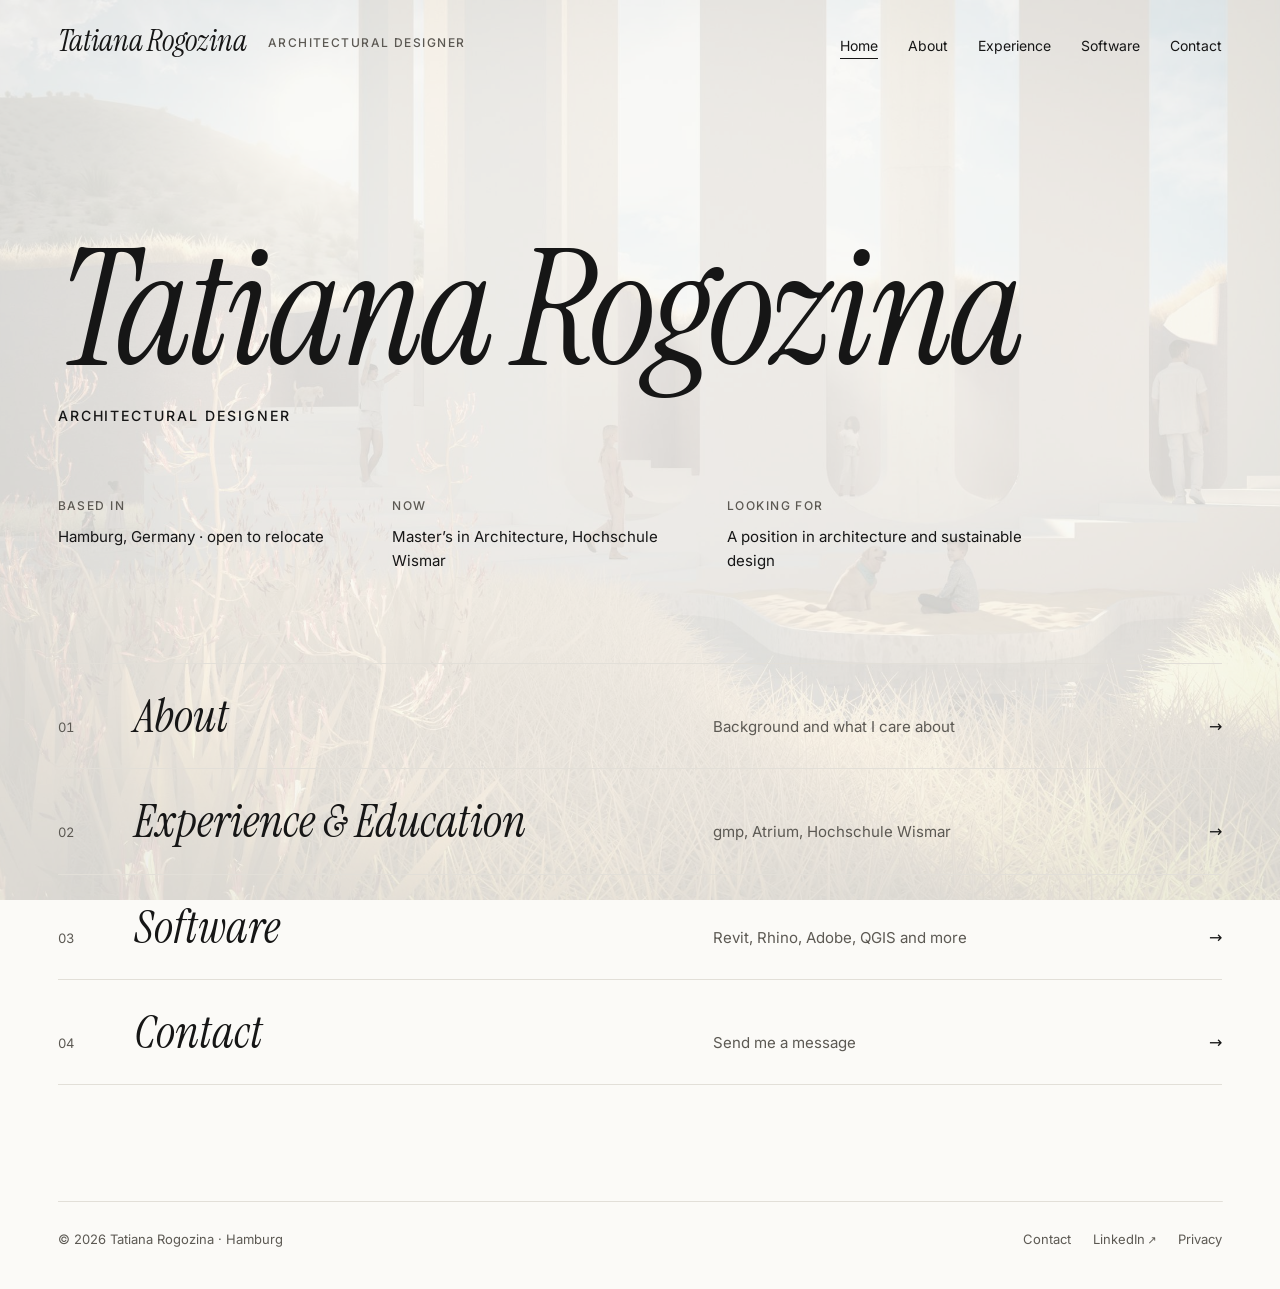
==== index.html @ b2b12d8f "Portfolio site of Tatiana Rogozina Co-Authored-By: Claude Opus 5.5 <noreply@anthropic.com>" ====
<!doctype html>
<html lang="en">
<head>
  <meta charset="utf-8">
  <meta http-equiv="Content-Security-Policy" content="default-src 'self'; script-src 'self'; style-src 'self'; img-src 'self' data:; font-src 'self'; connect-src https://api.web3forms.com; form-action https://api.web3forms.com https://web3forms.com; base-uri 'self'; object-src 'none'; upgrade-insecure-requests">
  <meta name="referrer" content="strict-origin-when-cross-origin">
  <meta name="viewport" content="width=device-width, initial-scale=1">
  <title>Tatiana Rogozina — Architectural Designer</title>
  <meta name="description" content="Tatiana Rogozina, architectural designer based in Hamburg: urban transformation and adaptive reuse.">
  <link rel="icon" href="assets/favicon.svg" type="image/svg+xml">
  <link rel="preload" href="assets/fonts/instrument-serif-latin-400-italic.woff2" as="font" type="font/woff2" crossorigin>
  <link rel="stylesheet" href="assets/css/style.css">
</head>
<body>
<a class="skip" href="#main">Skip to content</a>

<header class="site-header">
  <div>
    <a class="brand" href="index.html">Tatiana Rogozina</a>
    <span class="label brand-note">Architectural Designer</span>
  </div>
  <nav class="site-nav" aria-label="Main">
    <ul>
      <li><a href="index.html" aria-current="page">Home</a></li>
      <li><a href="about.html">About</a></li>
      <li><a href="experience.html">Experience</a></li>
      <li><a href="software.html">Software</a></li>
      <li><a href="contact.html">Contact</a></li>
    </ul>
  </nav>
</header>

<main id="main">
  <section class="home wrap">
    <h1 class="home-name">Tatiana Rogozina</h1>
    <p class="home-role">Architectural Designer</p>

    <div class="hero-meta">
      <div>
        <span class="label">Based in</span>
        <p>Hamburg, Germany · open to relocate</p>
      </div>
      <div>
        <span class="label">Now</span>
        <p>Master’s in Architecture, Hochschule Wismar</p>
      </div>
      <div>
        <span class="label">Looking for</span>
        <p>A position in architecture and sustainable design</p>
      </div>
    </div>
  </section>

  <nav class="home-index wrap" aria-label="Pages">
    <a href="about.html"><span class="n">01</span><span class="t">About</span><span class="d">Background and what I care about</span><span class="arr" aria-hidden="true">→</span></a>
    <a href="experience.html"><span class="n">02</span><span class="t">Experience &amp; Education</span><span class="d">gmp, Atrium, Hochschule Wismar</span><span class="arr" aria-hidden="true">→</span></a>
    <a href="software.html"><span class="n">03</span><span class="t">Software</span><span class="d">Revit, Rhino, Adobe, QGIS and more</span><span class="arr" aria-hidden="true">→</span></a>
    <a href="contact.html"><span class="n">04</span><span class="t">Contact</span><span class="d">Send me a message</span><span class="arr" aria-hidden="true">→</span></a>
  </nav>
</main>

<footer class="site-footer">
  <span>© 2026 Tatiana Rogozina · Hamburg</span>
  <ul>
    <li><a href="contact.html">Contact</a></li>
    <li><a class="ext" href="https://www.linkedin.com/in/tatiana-rogozina-784098332/" target="_blank" rel="noopener">LinkedIn</a></li>
    <li><a href="privacy.html">Privacy</a></li>
  </ul>
</footer>
</body>
</html>
---- assets/css/style.css ----
/* Tatiana Rogozina — portfolio
   Strict Scandinavian layout, italic serif headings (Instrument Serif), Inter for text.
   Fonts are self-hosted (no requests to Google). */

/* ---------- Fonts ---------- */
@font-face {
  font-family: "Instrument Serif";
  font-style: italic;
  font-weight: 400;
  font-display: swap;
  src: url("../fonts/instrument-serif-latin-400-italic.woff2") format("woff2");
  unicode-range: U+0000-00FF, U+0131, U+0152-0153, U+02BB-02BC, U+02C6, U+02DA, U+02DC, U+0304, U+0308, U+0329, U+2000-206F, U+20AC, U+2122, U+2191, U+2193, U+2212, U+2215, U+FEFF, U+FFFD;
}
@font-face {
  font-family: "Instrument Serif";
  font-style: italic;
  font-weight: 400;
  font-display: swap;
  src: url("../fonts/instrument-serif-latin-ext-400-italic.woff2") format("woff2");
  unicode-range: U+0100-02BA, U+02BD-02C5, U+02C7-02CC, U+02CE-02D7, U+02DD-02FF, U+0304, U+0308, U+0329, U+1D00-1DBF, U+1E00-1E9F, U+1EF2-1EFF, U+2020, U+20A0-20AB, U+20AD-20C0, U+2113, U+2C60-2C7F, U+A720-A7FF;
}
@font-face {
  font-family: "Instrument Serif";
  font-style: normal;
  font-weight: 400;
  font-display: swap;
  src: url("../fonts/instrument-serif-latin-400-normal.woff2") format("woff2");
  unicode-range: U+0000-00FF, U+0131, U+0152-0153, U+02BB-02BC, U+02C6, U+02DA, U+02DC, U+0304, U+0308, U+0329, U+2000-206F, U+20AC, U+2122, U+2191, U+2193, U+2212, U+2215, U+FEFF, U+FFFD;
}
@font-face {
  font-family: "Instrument Serif";
  font-style: normal;
  font-weight: 400;
  font-display: swap;
  src: url("../fonts/instrument-serif-latin-ext-400-normal.woff2") format("woff2");
  unicode-range: U+0100-02BA, U+02BD-02C5, U+02C7-02CC, U+02CE-02D7, U+02DD-02FF, U+0304, U+0308, U+0329, U+1D00-1DBF, U+1E00-1E9F, U+1EF2-1EFF, U+2020, U+20A0-20AB, U+20AD-20C0, U+2113, U+2C60-2C7F, U+A720-A7FF;
}
@font-face {
  font-family: "Inter";
  font-style: normal;
  font-weight: 100 900;
  font-display: swap;
  src: url("../fonts/inter-latin-wght-normal.woff2") format("woff2-variations");
  unicode-range: U+0000-00FF, U+0131, U+0152-0153, U+02BB-02BC, U+02C6, U+02DA, U+02DC, U+0304, U+0308, U+0329, U+2000-206F, U+20AC, U+2122, U+2191, U+2193, U+2212, U+2215, U+FEFF, U+FFFD;
}
@font-face {
  font-family: "Inter";
  font-style: normal;
  font-weight: 100 900;
  font-display: swap;
  src: url("../fonts/inter-latin-ext-wght-normal.woff2") format("woff2-variations");
  unicode-range: U+0100-02BA, U+02BD-02C5, U+02C7-02CC, U+02CE-02D7, U+02DD-02FF, U+0304, U+0308, U+0329, U+1D00-1DBF, U+1E00-1E9F, U+1EF2-1EFF, U+2020, U+20A0-20AB, U+20AD-20C0, U+2113, U+2C60-2C7F, U+A720-A7FF;
}

/* ---------- Tokens ---------- */
:root {
  --bg: #fbfaf7;
  --text: #161616;
  --muted: #5c5953;
  --line: #e2dfd8;
  --soft: #efece6;
  --serif: "Instrument Serif", "Iowan Old Style", Georgia, serif;
  --sans: "Inter", system-ui, -apple-system, "Segoe UI", Roboto, sans-serif;
  --gutter: clamp(20px, 4.5vw, 64px);
  --max: 1320px;
  --text-max: 64ch;
}

/* ---------- Base ---------- */
*, *::before, *::after { box-sizing: border-box; }
html { -webkit-text-size-adjust: 100%; }
body {
  margin: 0;
  background: var(--bg);
  color: var(--text);
  font-family: var(--sans);
  font-size: 16px;
  line-height: 1.6;
  font-feature-settings: "ss01", "cv11";
  -webkit-font-smoothing: antialiased;
  text-rendering: optimizeLegibility;
}
/* Background image: barely visible, fixed behind all content.
   Change --bg-image-opacity to make it stronger or weaker. */
:root { --bg-image-opacity: .20; }
body { position: relative; isolation: isolate; }
body::before {
  content: "";
  position: fixed;
  inset: 0;
  z-index: -1;
  background: url("../img/background.jpg") center / cover no-repeat;
  opacity: var(--bg-image-opacity);
  filter: saturate(.9);
  pointer-events: none;
}
@media print { body::before { display: none; } }

img { max-width: 100%; display: block; }
h1, h2, h3 { margin: 0; font-weight: 400; }
p { margin: 0 0 1em; }

a {
  color: inherit;
  text-decoration: underline;
  text-decoration-thickness: 1px;
  text-underline-offset: 0.22em;
  text-decoration-color: var(--line);
  transition: text-decoration-color .15s ease;
}
a:hover { text-decoration-color: currentColor; }
a:focus-visible, button:focus-visible, input:focus-visible, textarea:focus-visible {
  outline: 2px solid var(--text);
  outline-offset: 3px;
}
a.ext::after { content: "\2009\2197"; font-size: .85em; }

.skip {
  position: absolute; left: -9999px; top: 0;
  background: var(--text); color: var(--bg); padding: 8px 14px; z-index: 10;
}
.skip:focus { left: var(--gutter); top: 12px; }

.wrap { max-width: var(--max); margin: 0 auto; padding: 0 var(--gutter); }

.label {
  font-family: var(--sans);
  font-size: 12px;
  font-weight: 500;
  letter-spacing: .12em;
  text-transform: uppercase;
  color: var(--muted);
}

/* ---------- Header ---------- */
.site-header {
  max-width: var(--max);
  margin: 0 auto;
  padding: 26px var(--gutter);
  display: flex;
  align-items: baseline;
  justify-content: space-between;
  gap: 24px;
}
.brand {
  font-family: var(--serif);
  font-style: italic;
  font-size: 30px;
  line-height: 1;
  letter-spacing: -0.01em;
  text-decoration: none;
  white-space: nowrap;
}
.brand-note { margin-left: 16px; vertical-align: 4px; }
.site-nav ul {
  list-style: none; margin: 0; padding: 0;
  display: flex; flex-wrap: wrap; gap: 6px 30px;
}
.site-nav a {
  font-size: 14px;
  text-decoration: none;
  padding: 4px 0;
  border-bottom: 1px solid transparent;
}
.site-nav a:hover { border-bottom-color: var(--line); }
.site-nav a[aria-current="page"] { border-bottom-color: var(--text); }

/* ---------- Page heads ---------- */
.page-head {
  padding: clamp(56px, 9vw, 128px) 0 clamp(32px, 4vw, 56px);
  border-bottom: 1px solid var(--line);
}
.page-head h1 {
  font-family: var(--serif);
  font-style: italic;
  font-size: clamp(54px, 8vw, 112px);
  line-height: .95;
  letter-spacing: -0.02em;
}
.page-head .lead { margin-top: 24px; max-width: 46ch; color: var(--muted); font-size: 17px; }

/* ---------- Home ---------- */
.home { padding-top: clamp(72px, 12vw, 190px); padding-bottom: clamp(48px, 7vw, 104px); }
.home-name {
  font-family: var(--serif);
  font-style: italic;
  font-size: clamp(64px, 12.5vw, 188px);
  line-height: .9;
  letter-spacing: -0.025em;
}
.home-role {
  margin: clamp(14px, 1.8vw, 26px) 0 0;
  font-size: clamp(13px, 1.1vw, 15px);
  font-weight: 500;
  letter-spacing: .14em;
  text-transform: uppercase;
}
.hero-meta {
  margin-top: clamp(36px, 5vw, 64px);
  display: grid;
  grid-template-columns: repeat(3, minmax(0, 1fr));
  gap: 24px;
  max-width: 980px;
}
.hero-meta p { margin: 8px 0 0; font-size: 15px; }

.home-index { padding-bottom: clamp(64px, 9vw, 128px); }
.home-index a {
  display: grid;
  grid-template-columns: 56px minmax(0, 6fr) minmax(0, 5fr) 24px;
  align-items: baseline;
  gap: 20px;
  padding: clamp(18px, 2.2vw, 28px) 0;
  border-top: 1px solid var(--line);
  text-decoration: none;
}
.home-index a:last-child { border-bottom: 1px solid var(--line); }
.home-index .n { font-size: 13px; color: var(--muted); font-variant-numeric: tabular-nums; }
.home-index .t {
  font-family: var(--serif);
  font-style: italic;
  font-size: clamp(30px, 3.6vw, 50px);
  line-height: 1.05;
}
.home-index .d { font-size: 15px; color: var(--muted); }
.home-index .arr { text-align: right; transition: transform .2s ease; }
.home-index a:hover .arr { transform: translateX(4px); }
.home-index a:hover .t { text-decoration: underline; text-decoration-thickness: 1px; text-underline-offset: .12em; }

/* image placeholder until real images arrive */
.ph {
  position: relative;
  background: var(--soft);
  overflow: hidden;
}
.ph::before {
  content: "";
  position: absolute; inset: 0;
  background:
    linear-gradient(to top right, transparent calc(50% - .5px), var(--line) 50%, transparent calc(50% + .5px)),
    linear-gradient(to top left, transparent calc(50% - .5px), var(--line) 50%, transparent calc(50% + .5px));
  opacity: .7;
}
.ph span {
  position: absolute; left: 16px; bottom: 14px;
  font-size: 11px; letter-spacing: .12em; text-transform: uppercase; color: var(--muted);
}

/* ---------- Text pages ---------- */
.split {
  display: grid;
  grid-template-columns: minmax(0, 4fr) minmax(0, 8fr);
  gap: clamp(24px, 4vw, 64px);
  padding: clamp(40px, 6vw, 88px) 0;
}
.split + .split { border-top: 1px solid var(--line); }
.split aside { position: relative; }
.prose { max-width: var(--text-max); font-size: 17px; }
.prose .intro {
  font-family: var(--serif);
  font-size: clamp(26px, 2.6vw, 34px);
  line-height: 1.25;
  margin-bottom: 1.2em;
}
.prose .intro em { font-style: italic; }
.portrait { width: 100%; max-width: 360px; height: auto; }

.facts { list-style: none; margin: 0; padding: 0; }
.facts li { padding: 12px 0; border-top: 1px solid var(--line); font-size: 15px; }
.facts li:last-child { border-bottom: 1px solid var(--line); }
.facts .label { display: block; margin-bottom: 2px; }

/* ---------- CV (experience & education) ---------- */
.cv-section { padding: clamp(40px, 6vw, 80px) 0; }
.cv-section + .cv-section { border-top: 1px solid var(--line); }
.cv-section > h2 {
  font-family: var(--serif);
  font-style: italic;
  font-size: clamp(34px, 4vw, 52px);
  line-height: 1;
  margin-bottom: clamp(24px, 3vw, 40px);
}
.cv-row {
  display: grid;
  grid-template-columns: minmax(150px, 3fr) minmax(0, 9fr);
  gap: 8px clamp(20px, 4vw, 56px);
  padding: 22px 0;
  border-top: 1px solid var(--line);
}
.cv-row:last-child { border-bottom: 1px solid var(--line); }
.cv-date { font-size: 14px; color: var(--muted); font-variant-numeric: tabular-nums; padding-top: 2px; }
.cv-role { font-size: 18px; font-weight: 550; line-height: 1.35; }
.cv-org { margin-top: 2px; color: var(--muted); font-size: 15px; }
.cv-org a { color: var(--text); }
.cv-body { max-width: var(--text-max); }
.cv-body p { margin: 10px 0 0; font-size: 15px; }
.cv-body ul { margin: 12px 0 0; padding: 0; list-style: none; }
.cv-body li { position: relative; padding-left: 20px; font-size: 15px; margin: 5px 0; }
.cv-body li::before { content: "—"; position: absolute; left: 0; color: var(--muted); }
.cv-body em { font-style: italic; }

/* ---------- Software ---------- */
.skills-legend { display: flex; flex-wrap: wrap; gap: 8px 28px; margin-top: 28px; font-size: 13px; color: var(--muted); }
.skills-legend span { display: inline-flex; align-items: center; gap: 10px; }
.skill-group { padding: clamp(36px, 5vw, 64px) 0; }
.skill-group + .skill-group { border-top: 1px solid var(--line); }
.skill-group-inner {
  display: grid;
  grid-template-columns: minmax(0, 4fr) minmax(0, 8fr);
  gap: clamp(20px, 4vw, 64px);
}
.skill-group h2 {
  font-family: var(--serif);
  font-style: italic;
  font-size: clamp(30px, 3.4vw, 44px);
  line-height: 1.05;
}
.skill-list { list-style: none; margin: 0; padding: 0; }
.skill {
  display: grid;
  grid-template-columns: minmax(0, 1fr) auto 110px;
  align-items: center;
  gap: 20px;
  padding: 14px 0;
  border-top: 1px solid var(--line);
  font-size: 17px;
}
.skill:last-child { border-bottom: 1px solid var(--line); }
.skill .lvl-word { font-size: 13px; color: var(--muted); text-align: right; }
.lvl { display: inline-flex; gap: 5px; }
.lvl i { width: 26px; height: 4px; background: var(--line); display: block; }
.lvl[data-level="1"] i:nth-child(-n+1),
.lvl[data-level="2"] i:nth-child(-n+2),
.lvl[data-level="3"] i:nth-child(-n+3) { background: var(--text); }

.tags { list-style: none; margin: 0; padding: 0; display: flex; flex-wrap: wrap; gap: 10px; }
.tags li { border: 1px solid var(--line); padding: 7px 14px; font-size: 14px; }

/* ---------- Contact ---------- */
.contact-grid {
  display: grid;
  grid-template-columns: minmax(0, 5fr) minmax(0, 7fr);
  gap: clamp(32px, 6vw, 96px);
  padding: clamp(40px, 6vw, 88px) 0 clamp(64px, 8vw, 120px);
}
.channels { list-style: none; margin: 32px 0 0; padding: 0; }
.channels li { padding: 14px 0; border-top: 1px solid var(--line); }
.channels li:last-child { border-bottom: 1px solid var(--line); }
.channels .label { display: block; margin-bottom: 2px; }
.channels a, .channels span.v { font-size: 18px; }

.form { display: grid; gap: 28px; }
.field label { display: block; }
.label-note { text-transform: none; letter-spacing: 0; }
.field input, .field textarea {
  width: 100%;
  margin-top: 6px;
  border: 0;
  border-bottom: 1px solid var(--text);
  border-radius: 0;
  background: transparent;
  color: var(--text);
  font: inherit;
  font-size: 18px;
  padding: 10px 0;
}
.field textarea { resize: vertical; min-height: 160px; line-height: 1.5; }
.field input:focus, .field textarea:focus { outline: none; border-bottom-width: 2px; padding-bottom: 9px; }
.row-2 { display: grid; grid-template-columns: 1fr 1fr; gap: 28px; }
.consent { display: flex; gap: 12px; align-items: flex-start; font-size: 14px; color: var(--muted); }
.consent input { margin-top: 4px; width: 16px; height: 16px; accent-color: var(--text); }
.hp { position: absolute !important; left: -9999px !important; }
.btn {
  justify-self: start;
  border: 1px solid var(--text);
  background: var(--text);
  color: var(--bg);
  font: inherit;
  font-size: 15px;
  font-weight: 500;
  letter-spacing: .02em;
  padding: 15px 34px;
  border-radius: 0;
  cursor: pointer;
  transition: background .15s ease, color .15s ease;
}
.btn:hover { background: transparent; color: var(--text); }
.btn[disabled] { opacity: .5; cursor: progress; }
.form-status { min-height: 1.6em; font-size: 15px; }
.form-status.ok { color: #1f5f3a; }
.form-status.err { color: #8a2a1d; }

/* ---------- Legal pages ---------- */
.legal { padding: clamp(40px, 6vw, 80px) 0 clamp(64px, 8vw, 120px); }
.legal h2 { font-family: var(--serif); font-style: italic; font-size: 30px; margin: 40px 0 10px; }
.legal p, .legal li { max-width: var(--text-max); font-size: 16px; }
.todo { background: #fff3b0; padding: 0 4px; }

/* ---------- Footer ---------- */
.site-footer {
  max-width: var(--max);
  margin: 0 auto;
  padding: 28px var(--gutter) 40px;
  /* divider limited to the content width, like the other lines */
  background: linear-gradient(var(--line), var(--line)) center top / calc(100% - 2 * var(--gutter)) 1px no-repeat;
  display: flex; flex-wrap: wrap; justify-content: space-between; gap: 12px 24px;
  font-size: 13px; color: var(--muted);
}
.site-footer ul { list-style: none; margin: 0; padding: 0; display: flex; flex-wrap: wrap; gap: 8px 22px; }
.site-footer a { text-decoration: none; }
.site-footer a:hover { color: var(--text); }

/* ---------- Responsive ---------- */
@media (max-width: 900px) {
  .hero-meta { grid-template-columns: 1fr 1fr; }
  .split, .skill-group-inner, .contact-grid { grid-template-columns: 1fr; }
  .portrait { max-width: 260px; }
}
@media (max-width: 720px) {
  .site-header { flex-direction: column; align-items: flex-start; gap: 14px; padding-top: 20px; padding-bottom: 18px; }
  .brand { font-size: 28px; }
  .brand-note { display: none; }
  .site-nav ul { gap: 4px 18px; }
  .site-nav a { font-size: 14px; }
  .home-index a { grid-template-columns: 32px minmax(0, 1fr) 20px; gap: 4px 12px; }
  .home-index .d { grid-column: 2; grid-row: 2; }
  .home-index .arr { grid-column: 3; grid-row: 1; }
  .hero-meta { grid-template-columns: 1fr; gap: 16px; }
  .cv-row { grid-template-columns: 1fr; gap: 4px; }
  .skill { grid-template-columns: minmax(0, 1fr) auto 70px; gap: 12px; font-size: 16px; }
  .skill .lvl i { width: 18px; }
  .row-2 { grid-template-columns: 1fr; }
  .btn { justify-self: stretch; }
}
@media (prefers-reduced-motion: reduce) {
  * { transition: none !important; }
}
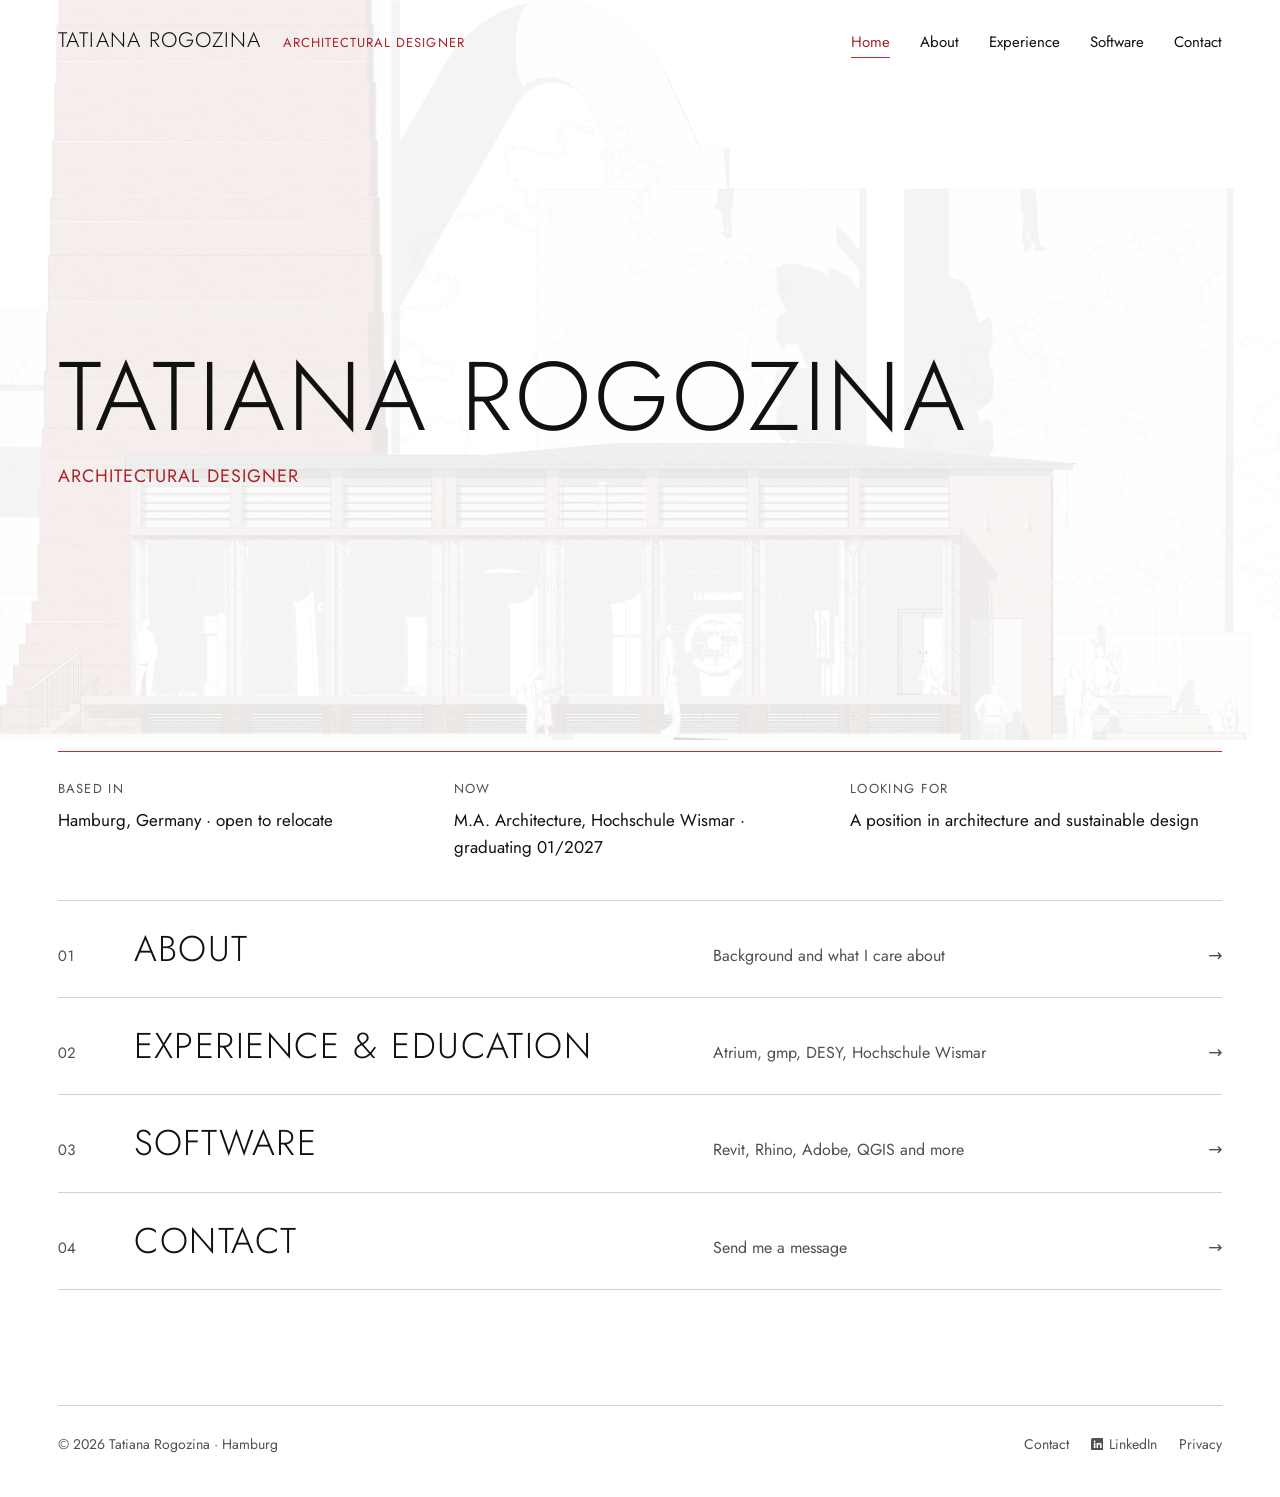
==== commit ae30cea9: "Portfolio site of Tatiana Rogozina Co-Authored-By: Claude Opus 5.5 <noreply@anthropic.com> Claude-Se" ====
--- a/index.html
+++ b/index.html
@@ -8,12 +8,14 @@
   <title>Tatiana Rogozina — Architectural Designer</title>
   <meta name="description" content="Tatiana Rogozina, architectural designer based in Hamburg: urban transformation and adaptive reuse.">
   <link rel="icon" href="assets/favicon.svg" type="image/svg+xml">
-  <link rel="preload" href="assets/fonts/instrument-serif-latin-400-italic.woff2" as="font" type="font/woff2" crossorigin>
+  <link rel="preload" href="assets/fonts/jost-latin-wght-normal.woff2" as="font" type="font/woff2" crossorigin>
   <link rel="stylesheet" href="assets/css/style.css">
 </head>
 <body>
-<a class="skip" href="#main">Skip to content</a>
+<a class="skip" href="#content">Skip to content</a>
 
+<div class="hero-screen">
+<div class="masthead hero-exhibition">
 <header class="site-header">
   <div>
     <a class="brand" href="index.html">Tatiana Rogozina</a>
@@ -30,11 +32,14 @@
   </nav>
 </header>
 
-<main id="main">
-  <section class="home wrap">
+<section class="home wrap" id="content">
     <h1 class="home-name">Tatiana Rogozina</h1>
     <p class="home-role">Architectural Designer</p>
 
+</section>
+</div>
+
+<div class="home-meta wrap">
     <div class="hero-meta">
       <div>
         <span class="label">Based in</span>
@@ -42,18 +47,20 @@
       </div>
       <div>
         <span class="label">Now</span>
-        <p>Master’s in Architecture, Hochschule Wismar</p>
+        <p>M.A. Architecture, Hochschule Wismar · graduating 01/2027</p>
       </div>
       <div>
         <span class="label">Looking for</span>
         <p>A position in architecture and sustainable design</p>
       </div>
     </div>
-  </section>
+</div>
+</div>
 
+<main id="main">
   <nav class="home-index wrap" aria-label="Pages">
     <a href="about.html"><span class="n">01</span><span class="t">About</span><span class="d">Background and what I care about</span><span class="arr" aria-hidden="true">→</span></a>
-    <a href="experience.html"><span class="n">02</span><span class="t">Experience &amp; Education</span><span class="d">gmp, Atrium, Hochschule Wismar</span><span class="arr" aria-hidden="true">→</span></a>
+    <a href="experience.html"><span class="n">02</span><span class="t">Experience &amp; Education</span><span class="d">Atrium, gmp, DESY, Hochschule Wismar</span><span class="arr" aria-hidden="true">→</span></a>
     <a href="software.html"><span class="n">03</span><span class="t">Software</span><span class="d">Revit, Rhino, Adobe, QGIS and more</span><span class="arr" aria-hidden="true">→</span></a>
     <a href="contact.html"><span class="n">04</span><span class="t">Contact</span><span class="d">Send me a message</span><span class="arr" aria-hidden="true">→</span></a>
   </nav>
@@ -63,7 +70,7 @@
   <span>© 2026 Tatiana Rogozina · Hamburg</span>
   <ul>
     <li><a href="contact.html">Contact</a></li>
-    <li><a class="ext" href="https://www.linkedin.com/in/tatiana-rogozina-784098332/" target="_blank" rel="noopener">LinkedIn</a></li>
+    <li><a class="ico-link" href="https://www.linkedin.com/in/tatiana-rogozina-784098332/" target="_blank" rel="noopener"><svg viewBox="0 0 24 24" aria-hidden="true" focusable="false"><path fill="currentColor" fill-rule="evenodd" d="M3.6 0h16.8A3.6 3.6 0 0 1 24 3.6v16.8a3.6 3.6 0 0 1-3.6 3.6H3.6A3.6 3.6 0 0 1 0 20.4V3.6A3.6 3.6 0 0 1 3.6 0zM5.05 6.6a1.85 1.85 0 1 0 3.7 0a1.85 1.85 0 1 0-3.7 0zM5.35 9.4h3.1V19h-3.1zM10.6 9.4h2.95v1.35c.45-.85 1.55-1.6 3.15-1.6 3 0 3.6 1.95 3.6 4.5V19h-3.1v-4.7c0-1.15-.05-2.6-1.6-2.6-1.6 0-1.9 1.25-1.9 2.5V19h-3.1z"/></svg>LinkedIn</a></li>
     <li><a href="privacy.html">Privacy</a></li>
   </ul>
 </footer>
--- a/assets/css/style.css
+++ b/assets/css/style.css
@@ -1,69 +1,59 @@
 /* Tatiana Rogozina — portfolio
-   Strict Scandinavian layout, italic serif headings (Instrument Serif), Inter for text.
+   Same visual system as the CV (cv-builder): geometric sans (Jost, the free web
+   counterpart of Futura), light capitals for names and page titles, a red accent
+   for section labels and thin red rules above sections, grey for dates and labels.
    Fonts are self-hosted (no requests to Google). */
 
 /* ---------- Fonts ---------- */
 @font-face {
-  font-family: "Instrument Serif";
-  font-style: italic;
-  font-weight: 400;
-  font-display: swap;
-  src: url("../fonts/instrument-serif-latin-400-italic.woff2") format("woff2");
-  unicode-range: U+0000-00FF, U+0131, U+0152-0153, U+02BB-02BC, U+02C6, U+02DA, U+02DC, U+0304, U+0308, U+0329, U+2000-206F, U+20AC, U+2122, U+2191, U+2193, U+2212, U+2215, U+FEFF, U+FFFD;
-}
-@font-face {
-  font-family: "Instrument Serif";
-  font-style: italic;
-  font-weight: 400;
-  font-display: swap;
-  src: url("../fonts/instrument-serif-latin-ext-400-italic.woff2") format("woff2");
-  unicode-range: U+0100-02BA, U+02BD-02C5, U+02C7-02CC, U+02CE-02D7, U+02DD-02FF, U+0304, U+0308, U+0329, U+1D00-1DBF, U+1E00-1E9F, U+1EF2-1EFF, U+2020, U+20A0-20AB, U+20AD-20C0, U+2113, U+2C60-2C7F, U+A720-A7FF;
-}
-@font-face {
-  font-family: "Instrument Serif";
-  font-style: normal;
-  font-weight: 400;
-  font-display: swap;
-  src: url("../fonts/instrument-serif-latin-400-normal.woff2") format("woff2");
-  unicode-range: U+0000-00FF, U+0131, U+0152-0153, U+02BB-02BC, U+02C6, U+02DA, U+02DC, U+0304, U+0308, U+0329, U+2000-206F, U+20AC, U+2122, U+2191, U+2193, U+2212, U+2215, U+FEFF, U+FFFD;
-}
-@font-face {
-  font-family: "Instrument Serif";
-  font-style: normal;
-  font-weight: 400;
-  font-display: swap;
-  src: url("../fonts/instrument-serif-latin-ext-400-normal.woff2") format("woff2");
-  unicode-range: U+0100-02BA, U+02BD-02C5, U+02C7-02CC, U+02CE-02D7, U+02DD-02FF, U+0304, U+0308, U+0329, U+1D00-1DBF, U+1E00-1E9F, U+1EF2-1EFF, U+2020, U+20A0-20AB, U+20AD-20C0, U+2113, U+2C60-2C7F, U+A720-A7FF;
-}
-@font-face {
-  font-family: "Inter";
+  font-family: "Jost";
   font-style: normal;
   font-weight: 100 900;
   font-display: swap;
-  src: url("../fonts/inter-latin-wght-normal.woff2") format("woff2-variations");
+  src: url("../fonts/jost-latin-wght-normal.woff2") format("woff2-variations");
   unicode-range: U+0000-00FF, U+0131, U+0152-0153, U+02BB-02BC, U+02C6, U+02DA, U+02DC, U+0304, U+0308, U+0329, U+2000-206F, U+20AC, U+2122, U+2191, U+2193, U+2212, U+2215, U+FEFF, U+FFFD;
 }
 @font-face {
-  font-family: "Inter";
+  font-family: "Jost";
   font-style: normal;
   font-weight: 100 900;
   font-display: swap;
-  src: url("../fonts/inter-latin-ext-wght-normal.woff2") format("woff2-variations");
+  src: url("../fonts/jost-latin-ext-wght-normal.woff2") format("woff2-variations");
   unicode-range: U+0100-02BA, U+02BD-02C5, U+02C7-02CC, U+02CE-02D7, U+02DD-02FF, U+0304, U+0308, U+0329, U+1D00-1DBF, U+1E00-1E9F, U+1EF2-1EFF, U+2020, U+20A0-20AB, U+20AD-20C0, U+2113, U+2C60-2C7F, U+A720-A7FF;
 }
-
-/* ---------- Tokens ---------- */
+@font-face {
+  font-family: "Jost";
+  font-style: italic;
+  font-weight: 100 900;
+  font-display: swap;
+  src: url("../fonts/jost-latin-wght-italic.woff2") format("woff2-variations");
+  unicode-range: U+0000-00FF, U+0131, U+0152-0153, U+02BB-02BC, U+02C6, U+02DA, U+02DC, U+0304, U+0308, U+0329, U+2000-206F, U+20AC, U+2122, U+2191, U+2193, U+2212, U+2215, U+FEFF, U+FFFD;
+}
+@font-face {
+  font-family: "Jost";
+  font-style: italic;
+  font-weight: 100 900;
+  font-display: swap;
+  src: url("../fonts/jost-latin-ext-wght-italic.woff2") format("woff2-variations");
+  unicode-range: U+0100-02BA, U+02BD-02C5, U+02C7-02CC, U+02CE-02D7, U+02DD-02FF, U+0304, U+0308, U+0329, U+1D00-1DBF, U+1E00-1E9F, U+1EF2-1EFF, U+2020, U+20A0-20AB, U+20AD-20C0, U+2113, U+2C60-2C7F, U+A720-A7FF;
+}
+
+/* ---------- Tokens (colours taken from the CV) ---------- */
 :root {
-  --bg: #fbfaf7;
-  --text: #161616;
-  --muted: #5c5953;
-  --line: #e2dfd8;
+  --bg: #ffffff;
+  --text: #111111;
+  --muted: #505050;        /* CV grey: dates, labels, organisations */
+  --accent: #a6242b;       /* CV red text: section labels, role */
+  --rule: #d3242a;         /* CV red rules above sections */
+  --line: #d4d0c8;         /* thin neutral separators */
   --soft: #efece6;
-  --serif: "Instrument Serif", "Iowan Old Style", Georgia, serif;
-  --sans: "Inter", system-ui, -apple-system, "Segoe UI", Roboto, sans-serif;
+  --sans: "Jost", "Futura", "Century Gothic", "Avenir Next", system-ui, sans-serif;
   --gutter: clamp(20px, 4.5vw, 64px);
   --max: 1320px;
-  --text-max: 64ch;
+  --text-max: 66ch;
+  --label-col: minmax(150px, 3fr);
+  --body-col: minmax(0, 9fr);
+  --col-gap: clamp(20px, 4vw, 64px);
 }
 
 /* ---------- Base ---------- */
@@ -74,31 +64,103 @@
   background: var(--bg);
   color: var(--text);
   font-family: var(--sans);
-  font-size: 16px;
+  font-size: 17px;
   line-height: 1.6;
-  font-feature-settings: "ss01", "cv11";
   -webkit-font-smoothing: antialiased;
   text-rendering: optimizeLegibility;
 }
-/* Background image: barely visible, fixed behind all content.
-   Change --bg-image-opacity to make it stronger or weaker. */
-:root { --bg-image-opacity: .20; }
-body { position: relative; isolation: isolate; }
-body::before {
+/* Background images (all barely visible, plain white everywhere else):
+   - .masthead: header + page title on a faint facade drawing; it scrolls away
+     together with the title.
+   - .side-img: a faint picture filling only the left (label) column of a
+     section, from its red rule down to the next one. The text column stays white.
+   Tune the two opacity values to make them stronger or weaker. */
+:root { --hero-img-opacity: .14; --side-img-opacity: .16; }
+
+/* .masthead (header + page title): the facade drawing from the top of the page
+   down to 3mm above the first red rule (hidden with .no-bg). */
+.masthead { position: relative; isolation: isolate; }
+.masthead::before {
   content: "";
-  position: fixed;
-  inset: 0;
+  position: absolute;
+  inset: 0 0 3mm 0;
   z-index: -1;
-  background: url("../img/background.jpg") center / cover no-repeat;
-  opacity: var(--bg-image-opacity);
-  filter: saturate(.9);
+  background: url("../img/hero-facade.jpg") center bottom / cover no-repeat;
+  opacity: var(--hero-img-opacity);
   pointer-events: none;
 }
-@media print { body::before { display: none; } }
+
+
+.side-img { position: relative; isolation: isolate; }
+.side-img::before {
+  content: "";
+  position: absolute;
+  z-index: -1;
+  /* 3mm gap to the red rules above and below, so neighbouring pictures don't touch */
+  top: 3mm;
+  bottom: 3mm;
+  /* from the screen edge (at most 160px past the text margin) ... */
+  left: max(calc(50% - 50vw), -160px);
+  /* ... to 2mm before the text column */
+  right: calc(100% - (100% - var(--col-gap)) * .25 - var(--col-gap) + 2mm);
+  background: var(--side-img) var(--side-pos, center) / cover no-repeat;
+  opacity: var(--side-img-opacity);
+  pointer-events: none;
+}
+.img-roads   { --side-img: url("../img/sec-roads.jpg");   --side-pos: 50% 40%; }
+.img-chimney { --side-img: url("../img/sec-chimney.jpg"); --side-pos: 50% 20%; }
+.img-model   { --side-img: url("../img/sw-model.jpg");    --side-pos: 40% 50%; }
+.img-render  { --side-img: url("../img/sw-render.jpg");   --side-pos: 45% 60%; }
+.img-plan    { --side-img: url("../img/sw-plan.jpg");     --side-pos: 50% 15%; }
+.img-site    { --side-img: url("../img/sw-site.jpg");     --side-pos: 50% 35%; }
+.img-section { --side-img: url("../img/sw-section.jpg");  --side-pos: 70% 60%; }
+/* Software page: Modelling & BIM (axonometric section, always shown whole,
+   a little below centre), Visualisation, Graphics & layout, GIS & analysis. */
+.img-sec2   { --side-img: url("../img/sw-sec2.jpg");   --side-pos: 50% 75%; }
+.side-img.img-sec2::before { background-size: contain; }  /* always whole */
+.img-2402   { --side-img: url("../img/sw-2402.jpg");   --side-pos: 50% 50%; }
+.img-pic25  { --side-img: url("../img/sw-pic25.jpg");  --side-pos: 60% 50%; }
+.img-loggia { --side-img: url("../img/sw-loggia.jpg"); --side-pos: 40% 50%; }
+/* Graphics & layout: section 19_05, fitted to the column height, sides cropped */
+.img-s19    { --side-img: url("../img/sw-s19.jpg");    --side-pos: 30% 50%; }
+.side-img.img-s19::before { background-size: auto 100%; }
+.img-duisburg { --side-img: url("../img/sw-duisburg.jpg"); --side-pos: 20% 50%; }
+/* GIS & analysis: big black-and-white map with railways (Berlin) */
+.img-railways { --side-img: url("../img/sw-railways.jpg"); --side-pos: 25% 57%; }  /* rail cross in the middle */
+.side-img.img-railways::before { background-size: 200% auto; }  /* 2x the column width, cropped */
+/* Experience page: one picture per section in the date column (Experience,
+   Education, Awards), each filling its section and centred. The class in
+   experience.html picks the picture. */
+.img-roof { --side-img: url("../img/exp-roof.jpg"); --side-pos: 58% 0; }
+/* Pictures available: img-roof (roof plan), img-redroads (station model with
+   red roads), img-render25 (facade render), img-model3d (chimney). */
+.img-render25 { --side-img: url("../img/exp-render.jpg"); --side-pos: 50% 0; }
+/* shown 1.5x smaller than the column height, from the top; empty below */
+.side-img.img-render25::before { background-size: auto calc(100% / 1.5); }
+.img-model3d  { --side-img: url("../img/exp-model.jpg");  --side-pos: 50% 0; }
+.img-redroads { --side-img: url("../img/exp-redroads.jpg"); --side-pos: 100% 50%; }
+/* wider than the column and aligned right, so the column stays filled to the
+   text: each extra 2cm of width moves the drawing 1cm further left */
+.side-img.img-redroads::before { background-size: calc(100% + 80px + 2cm) auto; }
+.img-plan2    { --side-img: url("../img/exp-plan2.jpg");    --side-pos: 50% 50%; }
+/* Awards: long street facade (fasade.pdf). 341% of the column width shows
+   about 30% of the street (the central group); white field above it. */
+.img-facade-ex { --side-img: url("../img/exp-fasade.jpg"); --side-pos: 45% 75%; }
+.side-img.img-facade-ex::before { background-size: 341% auto; }
+.side-img.img-plan2::before { background-size: calc(100% - 20mm) auto; }  /* column width minus 10mm on each side; top and bottom cropped */
+.masthead.no-bg::before { display: none; }
+/* home page picture behind the name (class on .masthead in index.html):
+   hero-exhibition (facade with exhibition boxes) or hero-2402 (render).
+   Both sit with their bottom edge at the red rule. */
+.masthead.hero-2402::before { background-image: url("../img/hero-2402.jpg"); background-position: 50% 100%; }  /* bottom edge at the red rule */
+.masthead.hero-exhibition::before { background-image: url("../img/hero-exhibition.jpg"); background-position: 50% 100%; }
+@media (max-width: 900px) { .side-img::before { display: none; } }
+@media print { .masthead::before, .side-img::before { display: none; } }
 
 img { max-width: 100%; display: block; }
 h1, h2, h3 { margin: 0; font-weight: 400; }
 p { margin: 0 0 1em; }
+strong, b { font-weight: 600; }
 
 a {
   color: inherit;
@@ -106,14 +168,18 @@
   text-decoration-thickness: 1px;
   text-underline-offset: 0.22em;
   text-decoration-color: var(--line);
-  transition: text-decoration-color .15s ease;
-}
-a:hover { text-decoration-color: currentColor; }
+  transition: color .15s ease, text-decoration-color .15s ease;
+}
+a:hover { text-decoration-color: var(--accent); }
 a:focus-visible, button:focus-visible, input:focus-visible, textarea:focus-visible {
-  outline: 2px solid var(--text);
+  outline: 2px solid var(--accent);
   outline-offset: 3px;
 }
 a.ext::after { content: "\2009\2197"; font-size: .85em; }
+
+/* icon + text link (same icons as in the CV header) */
+.ico-link { display: inline-flex; align-items: center; gap: .45em; }
+.ico-link svg { width: .9em; height: .9em; flex: none; }
 
 .skip {
   position: absolute; left: -9999px; top: 0;
@@ -123,86 +189,110 @@
 
 .wrap { max-width: var(--max); margin: 0 auto; padding: 0 var(--gutter); }
 
+/* small grey label (meta, form fields) */
 .label {
   font-family: var(--sans);
-  font-size: 12px;
-  font-weight: 500;
-  letter-spacing: .12em;
+  font-size: 13px;
+  font-weight: 400;
+  letter-spacing: .1em;
   text-transform: uppercase;
   color: var(--muted);
+}
+/* red section label, like PROFILE / EXPERIENCE in the CV */
+.kicker, .cv-section > h2, .skill-group h2, .split aside h2 {
+  font-family: var(--sans);
+  font-size: 17px;
+  font-weight: 400;
+  line-height: 1.3;
+  letter-spacing: .04em;
+  text-transform: uppercase;
+  color: var(--accent);
 }
 
 /* ---------- Header ---------- */
 .site-header {
   max-width: var(--max);
   margin: 0 auto;
-  padding: 26px var(--gutter);
+  padding: 28px var(--gutter);
   display: flex;
   align-items: baseline;
   justify-content: space-between;
   gap: 24px;
 }
 .brand {
-  font-family: var(--serif);
-  font-style: italic;
-  font-size: 30px;
+  font-size: 21px;
+  font-weight: 300;
   line-height: 1;
-  letter-spacing: -0.01em;
+  letter-spacing: .06em;
+  text-transform: uppercase;
   text-decoration: none;
   white-space: nowrap;
 }
-.brand-note { margin-left: 16px; vertical-align: 4px; }
+.brand-note { margin-left: 16px; color: var(--accent); letter-spacing: .08em; }
 .site-nav ul {
   list-style: none; margin: 0; padding: 0;
   display: flex; flex-wrap: wrap; gap: 6px 30px;
 }
 .site-nav a {
-  font-size: 14px;
+  font-size: 15px;
   text-decoration: none;
   padding: 4px 0;
   border-bottom: 1px solid transparent;
 }
 .site-nav a:hover { border-bottom-color: var(--line); }
-.site-nav a[aria-current="page"] { border-bottom-color: var(--text); }
+.site-nav a[aria-current="page"] { color: var(--accent); border-bottom-color: var(--rule); }
 
 /* ---------- Page heads ---------- */
-.page-head {
-  padding: clamp(56px, 9vw, 128px) 0 clamp(32px, 4vw, 56px);
-  border-bottom: 1px solid var(--line);
-}
+.page-head { padding-top: clamp(56px, 9vw, 128px); padding-bottom: clamp(36px, 4.5vw, 64px); }
 .page-head h1 {
-  font-family: var(--serif);
-  font-style: italic;
-  font-size: clamp(54px, 8vw, 112px);
+  font-size: clamp(40px, 6.4vw, 92px);
+  font-weight: 300;
+  line-height: 1;
+  letter-spacing: .03em;
+  text-transform: uppercase;
+}
+.page-head .lead { margin-top: 24px; max-width: 46ch; color: var(--muted); font-size: 18px; }
+
+/* ---------- Home ---------- */
+/* The name block (.home, inside the masthead) ends exactly at the red rule of
+   .hero-meta, which sits right below the masthead in .home-meta. */
+.home { padding-top: clamp(72px, 12vw, 180px); padding-bottom: clamp(40px, 5.5vw, 72px); }
+.home-meta { padding-bottom: clamp(24px, 3vw, 40px); }
+/* Home first screen: the name zone grows to fill the window, so the red rule
+   and the Based in / Now / Looking for row sit at the bottom of the screen. */
+.hero-screen { min-height: 100vh; min-height: 100svh; display: flex; flex-direction: column; }
+.hero-screen .masthead { flex: 1; display: flex; flex-direction: column; }
+.hero-screen .site-header, .hero-screen .home-meta { width: 100%; }
+.hero-screen .home {
+  flex: 1; width: 100%;
+  display: flex; flex-direction: column; justify-content: center;
+  padding-top: clamp(40px, 6vw, 96px);
+}
+.home-meta .hero-meta { margin-top: 0; }
+.home-name {
+  font-size: clamp(40px, 7.6vw, 112px);
+  font-weight: 300;
   line-height: .95;
-  letter-spacing: -0.02em;
-}
-.page-head .lead { margin-top: 24px; max-width: 46ch; color: var(--muted); font-size: 17px; }
-
-/* ---------- Home ---------- */
-.home { padding-top: clamp(72px, 12vw, 190px); padding-bottom: clamp(48px, 7vw, 104px); }
-.home-name {
-  font-family: var(--serif);
-  font-style: italic;
-  font-size: clamp(64px, 12.5vw, 188px);
-  line-height: .9;
-  letter-spacing: -0.025em;
+  letter-spacing: .03em;
+  text-transform: uppercase;
 }
 .home-role {
-  margin: clamp(14px, 1.8vw, 26px) 0 0;
-  font-size: clamp(13px, 1.1vw, 15px);
-  font-weight: 500;
-  letter-spacing: .14em;
-  text-transform: uppercase;
+  margin: clamp(14px, 1.6vw, 24px) 0 0;
+  font-size: clamp(15px, 1.4vw, 20px);
+  font-weight: 400;
+  letter-spacing: .06em;
+  text-transform: uppercase;
+  color: var(--accent);
 }
 .hero-meta {
-  margin-top: clamp(36px, 5vw, 64px);
+  margin-top: clamp(40px, 5.5vw, 72px);
+  padding-top: 22px;
+  border-top: 1px solid var(--rule);
   display: grid;
   grid-template-columns: repeat(3, minmax(0, 1fr));
   gap: 24px;
-  max-width: 980px;
-}
-.hero-meta p { margin: 8px 0 0; font-size: 15px; }
+}
+.hero-meta p { margin: 6px 0 0; font-size: 17px; }
 
 .home-index { padding-bottom: clamp(64px, 9vw, 128px); }
 .home-index a {
@@ -215,24 +305,22 @@
   text-decoration: none;
 }
 .home-index a:last-child { border-bottom: 1px solid var(--line); }
-.home-index .n { font-size: 13px; color: var(--muted); font-variant-numeric: tabular-nums; }
+.home-index .n { font-size: 15px; color: var(--muted); font-variant-numeric: tabular-nums; }
 .home-index .t {
-  font-family: var(--serif);
-  font-style: italic;
-  font-size: clamp(30px, 3.6vw, 50px);
-  line-height: 1.05;
-}
-.home-index .d { font-size: 15px; color: var(--muted); }
-.home-index .arr { text-align: right; transition: transform .2s ease; }
+  font-size: clamp(24px, 2.8vw, 38px);
+  font-weight: 300;
+  line-height: 1.1;
+  letter-spacing: .04em;
+  text-transform: uppercase;
+  transition: color .15s ease;
+}
+.home-index .d { font-size: 16px; color: var(--muted); }
+.home-index .arr { text-align: right; color: var(--muted); transition: transform .2s ease, color .15s ease; }
+.home-index a:hover .t, .home-index a:hover .arr { color: var(--accent); }
 .home-index a:hover .arr { transform: translateX(4px); }
-.home-index a:hover .t { text-decoration: underline; text-decoration-thickness: 1px; text-underline-offset: .12em; }
 
 /* image placeholder until real images arrive */
-.ph {
-  position: relative;
-  background: var(--soft);
-  overflow: hidden;
-}
+.ph { position: relative; background: var(--soft); overflow: hidden; }
 .ph::before {
   content: "";
   position: absolute; inset: 0;
@@ -249,99 +337,102 @@
 /* ---------- Text pages ---------- */
 .split {
   display: grid;
-  grid-template-columns: minmax(0, 4fr) minmax(0, 8fr);
-  gap: clamp(24px, 4vw, 64px);
-  padding: clamp(40px, 6vw, 88px) 0;
-}
-.split + .split { border-top: 1px solid var(--line); }
+  grid-template-columns: var(--label-col) var(--body-col);
+  gap: clamp(24px, 4vw, 64px) var(--col-gap);
+  padding: clamp(28px, 4vw, 48px) 0 clamp(40px, 6vw, 88px);
+  border-top: 1px solid var(--rule);
+}
 .split aside { position: relative; }
 .prose { max-width: var(--text-max); font-size: 17px; }
 .prose .intro {
-  font-family: var(--serif);
-  font-size: clamp(26px, 2.6vw, 34px);
-  line-height: 1.25;
+  font-size: clamp(22px, 2.2vw, 28px);
+  font-weight: 300;
+  line-height: 1.4;
   margin-bottom: 1.2em;
 }
-.prose .intro em { font-style: italic; }
-.portrait { width: 100%; max-width: 360px; height: auto; }
+.prose .intro em { font-style: normal; color: var(--accent); }
+.portrait { width: 100%; max-width: 320px; height: auto; }
 
 .facts { list-style: none; margin: 0; padding: 0; }
-.facts li { padding: 12px 0; border-top: 1px solid var(--line); font-size: 15px; }
-.facts li:last-child { border-bottom: 1px solid var(--line); }
-.facts .label { display: block; margin-bottom: 2px; }
+.facts li {
+  display: grid;
+  grid-template-columns: minmax(110px, 2fr) minmax(0, 7fr);
+  gap: 4px 24px;
+  padding: 10px 0;
+  font-size: 17px;
+}
+.facts .label { padding-top: 3px; }
 
 /* ---------- CV (experience & education) ---------- */
-.cv-section { padding: clamp(40px, 6vw, 80px) 0; }
-.cv-section + .cv-section { border-top: 1px solid var(--line); }
-.cv-section > h2 {
-  font-family: var(--serif);
-  font-style: italic;
-  font-size: clamp(34px, 4vw, 52px);
-  line-height: 1;
-  margin-bottom: clamp(24px, 3vw, 40px);
-}
+.cv-section {
+  padding: clamp(20px, 2.4vw, 28px) 0 clamp(36px, 5vw, 64px);
+  border-top: 1px solid var(--rule);
+}
+.cv-section > h2 { margin-bottom: clamp(20px, 2.6vw, 32px); }
 .cv-row {
   display: grid;
-  grid-template-columns: minmax(150px, 3fr) minmax(0, 9fr);
-  gap: 8px clamp(20px, 4vw, 56px);
-  padding: 22px 0;
-  border-top: 1px solid var(--line);
-}
-.cv-row:last-child { border-bottom: 1px solid var(--line); }
-.cv-date { font-size: 14px; color: var(--muted); font-variant-numeric: tabular-nums; padding-top: 2px; }
-.cv-role { font-size: 18px; font-weight: 550; line-height: 1.35; }
-.cv-org { margin-top: 2px; color: var(--muted); font-size: 15px; }
-.cv-org a { color: var(--text); }
+  grid-template-columns: var(--label-col) var(--body-col);
+  gap: 6px var(--col-gap);
+  padding: 0 0 clamp(26px, 3vw, 36px);
+}
+.cv-row:last-child { padding-bottom: 0; }
+.cv-date {
+  font-size: 18px;
+  letter-spacing: .005em;
+  color: var(--muted);
+  font-variant-numeric: tabular-nums;
+}
+.cv-role { font-size: 18px; font-weight: 600; line-height: 1.35; }
+.cv-role .note { font-weight: 400; color: var(--muted); }
+.cv-org { margin-top: 2px; color: var(--muted); font-size: 17px; }
+.cv-org a { color: inherit; }
 .cv-body { max-width: var(--text-max); }
-.cv-body p { margin: 10px 0 0; font-size: 15px; }
-.cv-body ul { margin: 12px 0 0; padding: 0; list-style: none; }
-.cv-body li { position: relative; padding-left: 20px; font-size: 15px; margin: 5px 0; }
-.cv-body li::before { content: "—"; position: absolute; left: 0; color: var(--muted); }
+.cv-body p { margin: 12px 0 0; font-size: 17px; }
+.cv-body ul { margin: 14px 0 0; padding: 0; list-style: none; }
+.cv-body li { position: relative; padding-left: 20px; font-size: 17px; margin: 4px 0; }
+.cv-body li::before { content: "–"; position: absolute; left: 0; color: var(--muted); }
 .cv-body em { font-style: italic; }
 
 /* ---------- Software ---------- */
-.skills-legend { display: flex; flex-wrap: wrap; gap: 8px 28px; margin-top: 28px; font-size: 13px; color: var(--muted); }
+.skills-legend { display: flex; flex-wrap: wrap; gap: 8px 28px; margin-top: 28px; font-size: 14px; color: var(--muted); }
 .skills-legend span { display: inline-flex; align-items: center; gap: 10px; }
-.skill-group { padding: clamp(36px, 5vw, 64px) 0; }
-.skill-group + .skill-group { border-top: 1px solid var(--line); }
+.skill-group {
+  padding: clamp(20px, 2.4vw, 28px) 0 clamp(32px, 4.5vw, 56px);
+  border-top: 1px solid var(--rule);
+}
 .skill-group-inner {
   display: grid;
-  grid-template-columns: minmax(0, 4fr) minmax(0, 8fr);
-  gap: clamp(20px, 4vw, 64px);
-}
-.skill-group h2 {
-  font-family: var(--serif);
-  font-style: italic;
-  font-size: clamp(30px, 3.4vw, 44px);
-  line-height: 1.05;
-}
-.skill-list { list-style: none; margin: 0; padding: 0; }
+  grid-template-columns: var(--label-col) var(--body-col);
+  gap: 20px var(--col-gap);
+}
+.skill-list { list-style: none; margin: 0; padding: 0; max-width: 760px; }
 .skill {
   display: grid;
   grid-template-columns: minmax(0, 1fr) auto 110px;
   align-items: center;
   gap: 20px;
-  padding: 14px 0;
-  border-top: 1px solid var(--line);
+  padding: 11px 0;
+  border-bottom: 1px solid var(--line);
   font-size: 17px;
 }
-.skill:last-child { border-bottom: 1px solid var(--line); }
-.skill .lvl-word { font-size: 13px; color: var(--muted); text-align: right; }
+.skill:first-child { padding-top: 0; }
+.skill .lvl-word { font-size: 15px; color: var(--muted); text-align: right; }
 .lvl { display: inline-flex; gap: 5px; }
-.lvl i { width: 26px; height: 4px; background: var(--line); display: block; }
+.lvl i { width: 26px; height: 3px; background: var(--line); display: block; }
 .lvl[data-level="1"] i:nth-child(-n+1),
 .lvl[data-level="2"] i:nth-child(-n+2),
 .lvl[data-level="3"] i:nth-child(-n+3) { background: var(--text); }
 
-.tags { list-style: none; margin: 0; padding: 0; display: flex; flex-wrap: wrap; gap: 10px; }
-.tags li { border: 1px solid var(--line); padding: 7px 14px; font-size: 14px; }
+.tags { list-style: none; margin: 0; padding: 0; display: flex; flex-wrap: wrap; gap: 10px; max-width: 760px; }
+.tags li { border: 1px solid var(--line); padding: 6px 14px; font-size: 15px; }
 
 /* ---------- Contact ---------- */
 .contact-grid {
   display: grid;
   grid-template-columns: minmax(0, 5fr) minmax(0, 7fr);
   gap: clamp(32px, 6vw, 96px);
-  padding: clamp(40px, 6vw, 88px) 0 clamp(64px, 8vw, 120px);
+  padding: clamp(28px, 4vw, 48px) 0 clamp(64px, 8vw, 120px);
+  border-top: 1px solid var(--rule);
 }
 .channels { list-style: none; margin: 32px 0 0; padding: 0; }
 .channels li { padding: 14px 0; border-top: 1px solid var(--line); }
@@ -365,10 +456,10 @@
   padding: 10px 0;
 }
 .field textarea { resize: vertical; min-height: 160px; line-height: 1.5; }
-.field input:focus, .field textarea:focus { outline: none; border-bottom-width: 2px; padding-bottom: 9px; }
+.field input:focus, .field textarea:focus { outline: none; border-bottom: 2px solid var(--accent); padding-bottom: 9px; }
 .row-2 { display: grid; grid-template-columns: 1fr 1fr; gap: 28px; }
-.consent { display: flex; gap: 12px; align-items: flex-start; font-size: 14px; color: var(--muted); }
-.consent input { margin-top: 4px; width: 16px; height: 16px; accent-color: var(--text); }
+.consent { display: flex; gap: 12px; align-items: flex-start; font-size: 15px; color: var(--muted); }
+.consent input { margin-top: 4px; width: 16px; height: 16px; accent-color: var(--accent); }
 .hp { position: absolute !important; left: -9999px !important; }
 .btn {
   justify-self: start;
@@ -377,23 +468,31 @@
   color: var(--bg);
   font: inherit;
   font-size: 15px;
-  font-weight: 500;
-  letter-spacing: .02em;
+  font-weight: 400;
+  letter-spacing: .08em;
+  text-transform: uppercase;
   padding: 15px 34px;
   border-radius: 0;
   cursor: pointer;
-  transition: background .15s ease, color .15s ease;
-}
-.btn:hover { background: transparent; color: var(--text); }
+  transition: background .15s ease, border-color .15s ease;
+}
+.btn:hover { background: var(--accent); border-color: var(--accent); }
 .btn[disabled] { opacity: .5; cursor: progress; }
-.form-status { min-height: 1.6em; font-size: 15px; }
+.form-status { min-height: 1.6em; font-size: 16px; }
 .form-status.ok { color: #1f5f3a; }
-.form-status.err { color: #8a2a1d; }
+.form-status.err { color: var(--accent); }
 
 /* ---------- Legal pages ---------- */
-.legal { padding: clamp(40px, 6vw, 80px) 0 clamp(64px, 8vw, 120px); }
-.legal h2 { font-family: var(--serif); font-style: italic; font-size: 30px; margin: 40px 0 10px; }
-.legal p, .legal li { max-width: var(--text-max); font-size: 16px; }
+.legal {
+  padding: clamp(20px, 2.4vw, 28px) 0 clamp(64px, 8vw, 120px);
+  border-top: 1px solid var(--rule);
+}
+.legal h2 {
+  font-size: 17px; letter-spacing: .04em; text-transform: uppercase; color: var(--accent);
+  margin: 36px 0 8px;
+}
+.legal h2:first-child { margin-top: 0; }
+.legal p, .legal li { max-width: var(--text-max); font-size: 17px; }
 .todo { background: #fff3b0; padding: 0 4px; }
 
 /* ---------- Footer ---------- */
@@ -404,11 +503,11 @@
   /* divider limited to the content width, like the other lines */
   background: linear-gradient(var(--line), var(--line)) center top / calc(100% - 2 * var(--gutter)) 1px no-repeat;
   display: flex; flex-wrap: wrap; justify-content: space-between; gap: 12px 24px;
-  font-size: 13px; color: var(--muted);
+  font-size: 14px; color: var(--muted);
 }
 .site-footer ul { list-style: none; margin: 0; padding: 0; display: flex; flex-wrap: wrap; gap: 8px 22px; }
 .site-footer a { text-decoration: none; }
-.site-footer a:hover { color: var(--text); }
+.site-footer a:hover { color: var(--accent); }
 
 /* ---------- Responsive ---------- */
 @media (max-width: 900px) {
@@ -417,17 +516,19 @@
   .portrait { max-width: 260px; }
 }
 @media (max-width: 720px) {
+  body { font-size: 16px; }
   .site-header { flex-direction: column; align-items: flex-start; gap: 14px; padding-top: 20px; padding-bottom: 18px; }
-  .brand { font-size: 28px; }
+  .brand { font-size: 19px; }
   .brand-note { display: none; }
   .site-nav ul { gap: 4px 18px; }
-  .site-nav a { font-size: 14px; }
   .home-index a { grid-template-columns: 32px minmax(0, 1fr) 20px; gap: 4px 12px; }
   .home-index .d { grid-column: 2; grid-row: 2; }
   .home-index .arr { grid-column: 3; grid-row: 1; }
   .hero-meta { grid-template-columns: 1fr; gap: 16px; }
-  .cv-row { grid-template-columns: 1fr; gap: 4px; }
-  .skill { grid-template-columns: minmax(0, 1fr) auto 70px; gap: 12px; font-size: 16px; }
+  .cv-row { grid-template-columns: 1fr; gap: 2px; }
+  .cv-date { font-size: 16px; }
+  .facts li { grid-template-columns: 1fr; gap: 0; }
+  .skill { grid-template-columns: minmax(0, 1fr) auto 80px; gap: 12px; font-size: 16px; }
   .skill .lvl i { width: 18px; }
   .row-2 { grid-template-columns: 1fr; }
   .btn { justify-self: stretch; }
